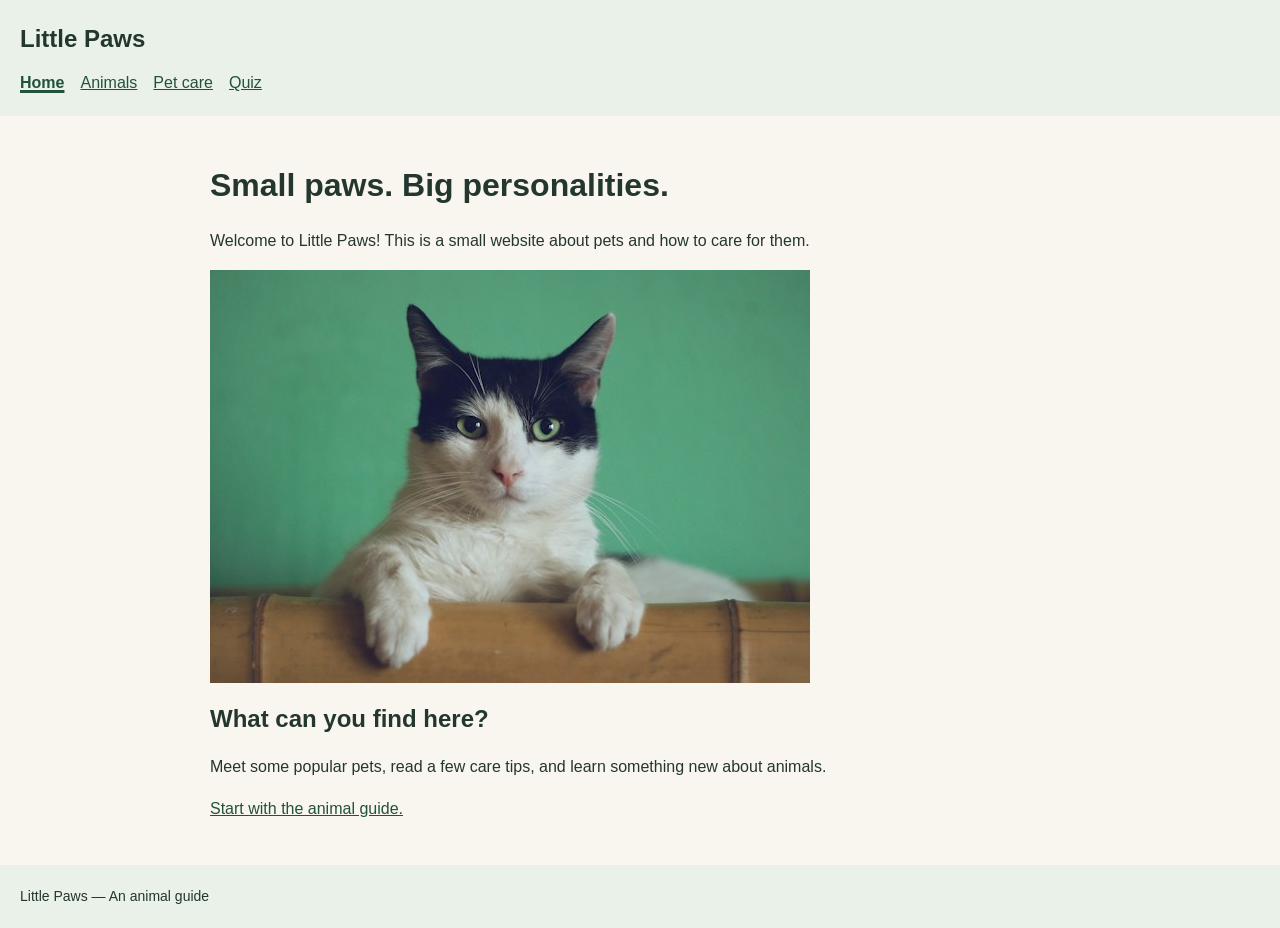
==== index.html @ 86281d3d "Add basic pages and navigation" ====
<!DOCTYPE html>
<html lang="en">
<head>
  <meta charset="UTF-8">
  <meta name="viewport" content="width=device-width, initial-scale=1">
  <title>Home | Little Paws</title>
  <link rel="stylesheet" href="styles.css">
</head>
<body>
  <a class="skip-link" href="#main">Skip to content</a>
  <header>
    <p class="site-name">Little Paws</p>
    <nav aria-label="Main navigation">
      <a href="index.html" aria-current="page">Home</a>
      <a href="animals.html">Animals</a>
      <a href="care.html">Pet care</a>
      <a href="quiz.html">Quiz</a>
    </nav>
  </header>

  <main id="main">
    <h1>Small paws. Big personalities.</h1>
    <p>Welcome to Little Paws! This is a small website about pets and how to care for them.</p>
    <img src="cat.jpg" alt="A black and white cat looking over a wooden ledge" width="600" height="413">

    <h2>What can you find here?</h2>
    <p>Meet some popular pets, read a few care tips, and learn something new about animals.</p>
    <p><a href="animals.html">Start with the animal guide.</a></p>
  </main>

  <footer>
    <p>Little Paws — An animal guide</p>
  </footer>
</body>
</html>
---- styles.css ----
/* Basic page styles for the first version. */
* {
  box-sizing: border-box;
}

body {
  margin: 0;
  background-color: #f8f6ef;
  color: #23372e;
  font-family: Arial, sans-serif;
  line-height: 1.6;
}

header, footer {
  padding: 20px;
  background-color: #e9f1e9;
}

.site-name {
  margin: 0 0 12px;
  font-size: 24px;
  font-weight: bold;
}

/* Wrapping keeps the links usable on a narrow screen. */
nav {
  display: flex;
  flex-wrap: wrap;
  gap: 16px;
}

a {
  color: #245139;
}

nav a[aria-current="page"] {
  font-weight: bold;
  text-decoration-thickness: 3px;
}

main {
  max-width: 900px;
  margin: 0 auto;
  padding: 28px 20px;
}

h1, h2 {
  line-height: 1.3;
}

img {
  display: block;
  max-width: 100%;
  height: auto;
}

footer p {
  margin: 0;
  font-size: 14px;
}

/* Keyboard users can skip the navigation. */
.skip-link {
  position: absolute;
  top: -100px;
  left: 12px;
  padding: 8px;
  background-color: white;
}

.skip-link:focus {
  top: 8px;
}

a:focus-visible {
  outline: 3px solid #b56718;
  outline-offset: 4px;
}
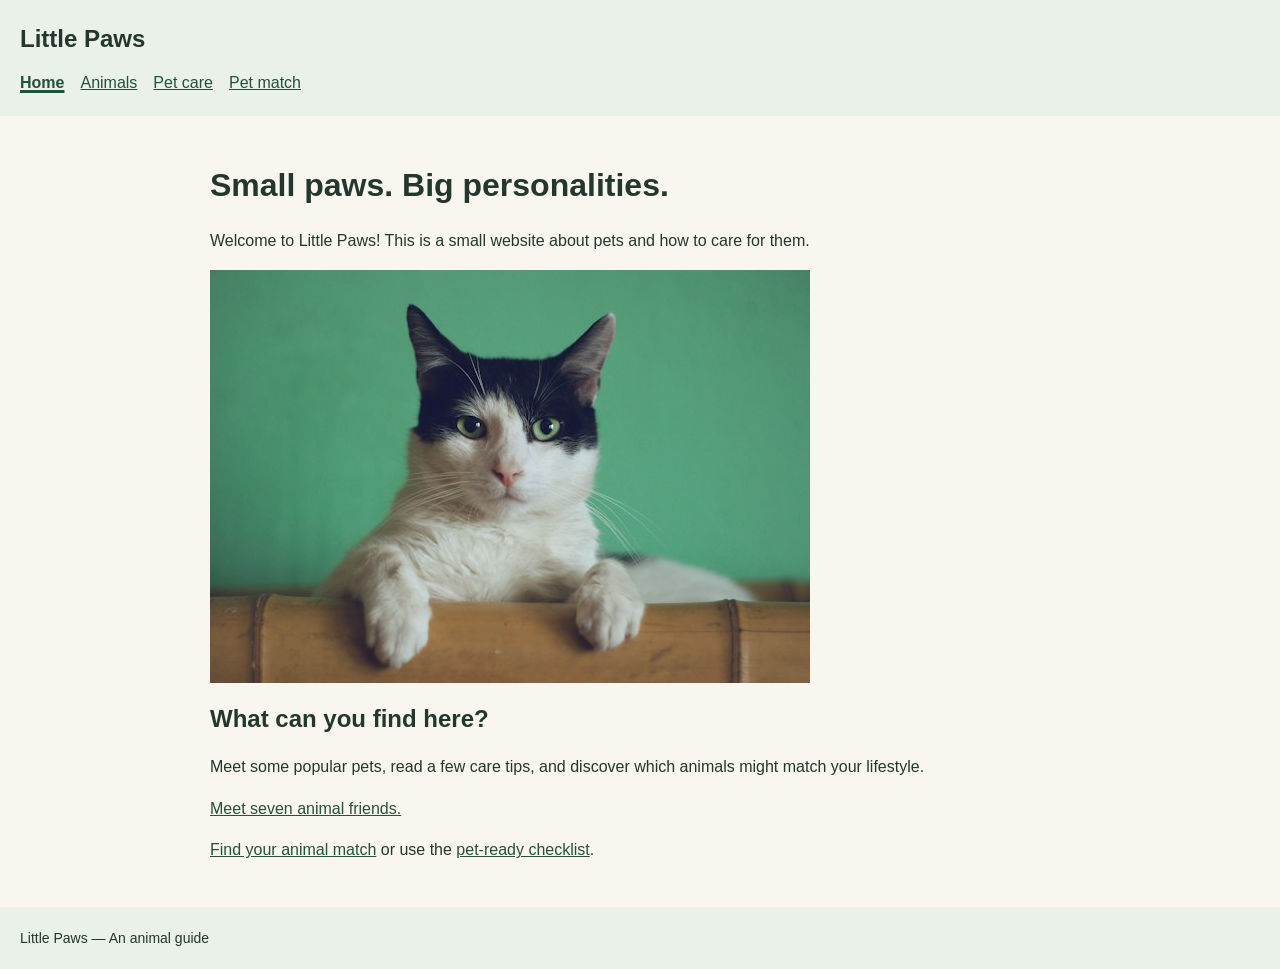
==== commit d460f659: "Complete pet matching profiles and care checklist" ====
--- a/index.html
+++ b/index.html
@@ -14,7 +14,7 @@
       <a href="index.html" aria-current="page">Home</a>
       <a href="animals.html">Animals</a>
       <a href="care.html">Pet care</a>
-      <a href="quiz.html">Quiz</a>
+      <a href="quiz.html">Pet match</a>
     </nav>
   </header>
 
@@ -24,8 +24,9 @@
     <img src="cat.jpg" alt="A black and white cat looking over a wooden ledge" width="600" height="413">
 
     <h2>What can you find here?</h2>
-    <p>Meet some popular pets, read a few care tips, and learn something new about animals.</p>
-    <p><a href="animals.html">Start with the animal guide.</a></p>
+    <p>Meet some popular pets, read a few care tips, and discover which animals might match your lifestyle.</p>
+    <p><a href="animals.html">Meet seven animal friends.</a></p>
+    <p><a href="quiz.html">Find your animal match</a> or use the <a href="care.html#care-checklist">pet-ready checklist</a>.</p>
   </main>
 
   <footer>
--- a/styles.css
+++ b/styles.css
@@ -76,3 +76,148 @@
   outline: 3px solid #b56718;
   outline-offset: 4px;
 }
+/* Styles for the quiz added in the second version. */
+.quiz-card {
+  max-width: 560px;
+  margin: 20px 0;
+  padding: 20px;
+  border: 1px solid #dfe6dc;
+  border-radius: 12px;
+  background-color: #ffffff;
+}
+
+.quiz-card fieldset {
+  margin: 0;
+  padding: 0;
+  border: 0;
+}
+
+.quiz-card legend {
+  margin-bottom: 12px;
+  font-size: 1.1rem;
+  font-weight: bold;
+}
+
+.quiz-option {
+  display: flex;
+  align-items: center;
+  gap: 10px;
+  margin: 10px 0;
+  padding: 10px;
+  border: 1px solid #dfe6dc;
+  border-radius: 8px;
+  cursor: pointer;
+}
+
+.quiz-option input {
+  accent-color: #31684d;
+}
+
+.quiz-button {
+  margin-top: 10px;
+  padding: 10px 16px;
+  border: 0;
+  border-radius: 7px;
+  background-color: #31684d;
+  color: #ffffff;
+  font: inherit;
+  font-weight: bold;
+  cursor: pointer;
+}
+
+.quiz-button:hover {
+  background-color: #245139;
+}
+
+.quiz-button:focus-visible,
+.quiz-option input:focus-visible {
+  outline: 3px solid #b56718;
+  outline-offset: 3px;
+}
+
+.quiz-result {
+  min-height: 1.6em;
+  margin: 14px 0 0;
+  font-weight: bold;
+}
+
+
+
+@media (max-width: 480px) {
+  .quiz-card {
+    padding: 16px;
+  }
+}
+
+/* Animal profiles: two columns on larger screens, one on phones. */
+.animal-grid {
+  display: grid;
+  grid-template-columns: repeat(2, minmax(0, 1fr));
+  gap: 20px;
+  margin: 24px 0;
+}
+
+.animal-card {
+  padding: 20px;
+  border: 1px solid #dfe6dc;
+  border-radius: 12px;
+  background-color: #ffffff;
+}
+
+.animal-icon {
+  font-size: 2rem;
+}
+
+.animal-card h2 {
+  margin: 8px 0 12px;
+}
+
+.animal-card ul {
+  padding-left: 20px;
+}
+
+.animal-card li {
+  margin-bottom: 8px;
+}
+
+.animal-next-steps {
+  margin-top: 28px;
+  padding: 20px;
+  border-radius: 12px;
+  background-color: #e9f1e9;
+}
+
+@media (max-width: 600px) {
+  .animal-grid {
+    grid-template-columns: 1fr;
+  }
+}
+
+/* Fourth stage: lifestyle matching and pet-care preparation. */
+[hidden] { display: none !important; }
+.match-form { max-width: 720px; }
+.match-form fieldset { min-width: 0; margin-bottom: 24px; }
+.match-form legend { max-width: 100%; }
+.quiz-option:has(input:checked) { background-color: #e9f1e9; border-color: #31684d; }
+.quiz-option input, .check-row input { flex-shrink: 0; width: 18px; height: 18px; }
+.button-row { display: flex; flex-wrap: wrap; align-items: center; gap: 12px; }
+.button-row .quiz-button { margin: 0; }
+.secondary-button {
+  padding: 10px 16px; border: 1px solid #31684d; border-radius: 7px;
+  color: #245139; background: white; font: inherit; cursor: pointer;
+}
+.secondary-button:hover { background: #e9f1e9; }
+button:focus-visible, input:focus-visible, #result-title:focus-visible {
+  outline: 3px solid #b56718; outline-offset: 3px;
+}
+.info-note, .checklist-card {
+  padding: 20px; border: 1px solid #dfe6dc; border-radius: 12px; background: white;
+}
+.match-result { margin: 28px 0; }
+.match-result .animal-grid { grid-template-columns: 1fr; }
+.match-result .animal-card p { overflow-wrap: anywhere; }
+.check-row { display: flex; align-items: flex-start; gap: 12px; padding: 14px 0; border-bottom: 1px solid #dfe6dc; cursor: pointer; }
+.check-row input { margin-top: 4px; accent-color: #31684d; }
+#care-progress { display: block; width: 100%; margin-top: 8px; accent-color: #31684d; }
+#care-items { margin-bottom: 20px; }
+.small-note { color: #45564c; font-size: 0.9rem; }
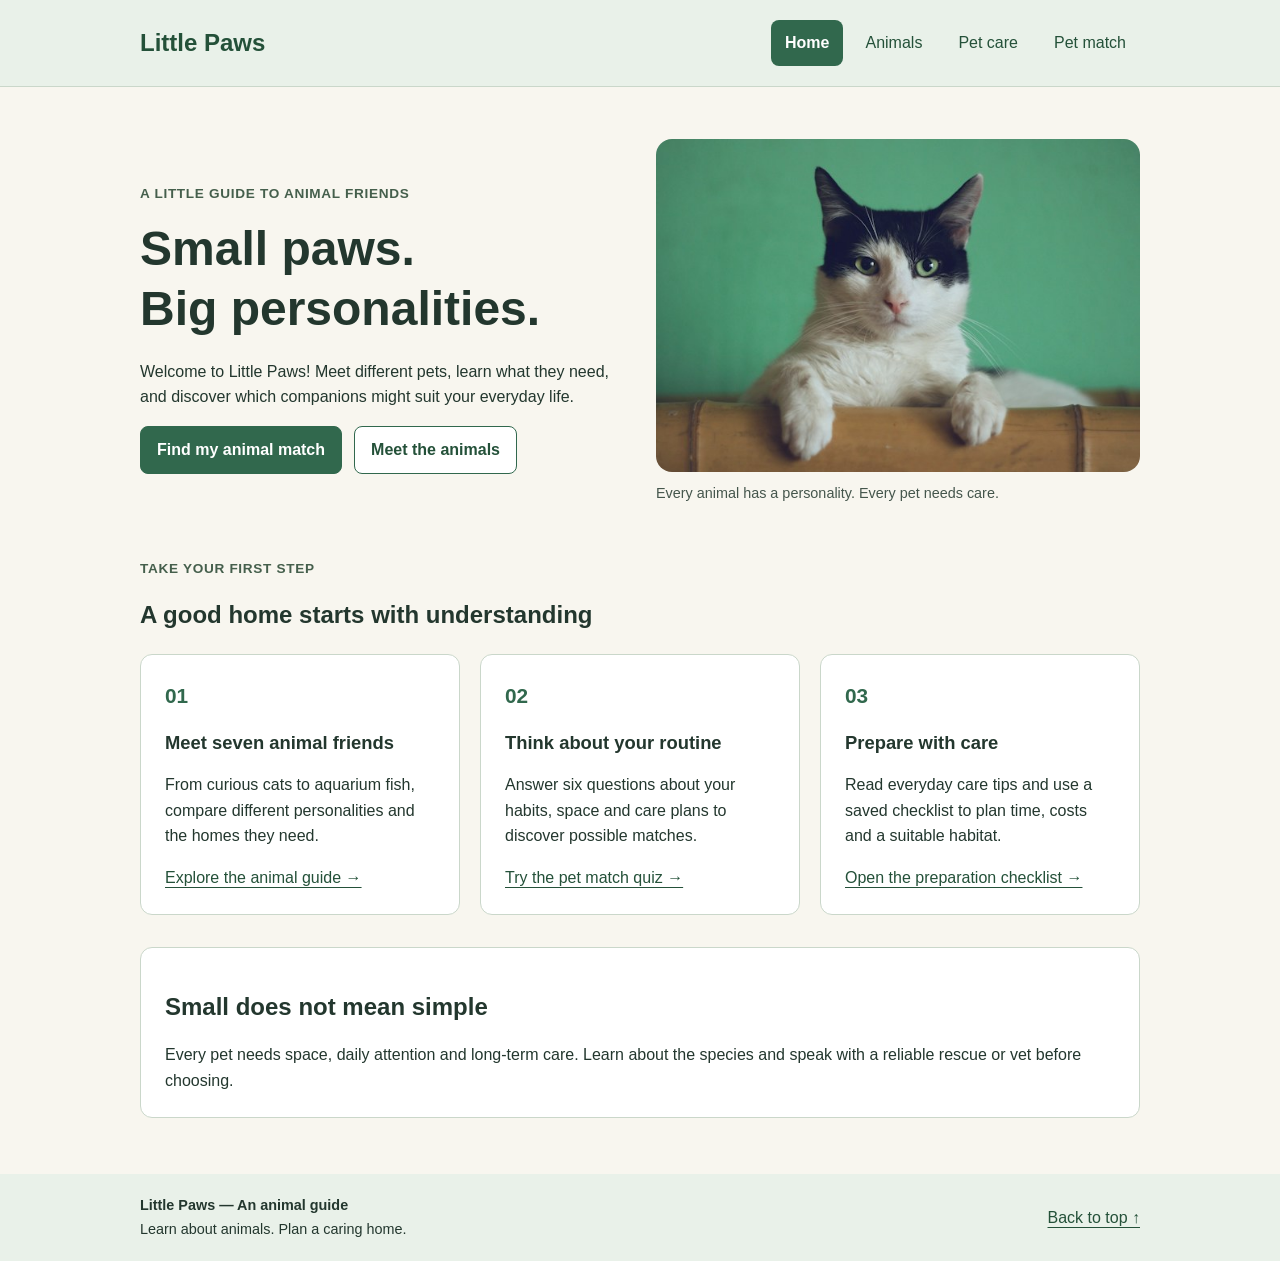
==== commit 86654370: "Polish page layouts and improve mobile accessibility" ====
--- a/index.html
+++ b/index.html
@@ -4,33 +4,79 @@
   <meta charset="UTF-8">
   <meta name="viewport" content="width=device-width, initial-scale=1">
   <title>Home | Little Paws</title>
+  <meta name="description" content="Meet seven animal companions, explore simple pet-care advice and find an animal that might suit your lifestyle.">
   <link rel="stylesheet" href="styles.css">
 </head>
 <body>
   <a class="skip-link" href="#main">Skip to content</a>
-  <header>
-    <p class="site-name">Little Paws</p>
-    <nav aria-label="Main navigation">
-      <a href="index.html" aria-current="page">Home</a>
-      <a href="animals.html">Animals</a>
-      <a href="care.html">Pet care</a>
-      <a href="quiz.html">Pet match</a>
-    </nav>
+  <header id="top" tabindex="-1">
+    <div class="header-inner">
+      <p class="site-name"><a href="index.html">Little Paws</a></p>
+      <nav aria-label="Main navigation">
+        <a href="index.html" aria-current="page">Home</a>
+        <a href="animals.html">Animals</a>
+        <a href="care.html">Pet care</a>
+        <a href="quiz.html">Pet match</a>
+      </nav>
+    </div>
   </header>
 
-  <main id="main">
-    <h1>Small paws. Big personalities.</h1>
-    <p>Welcome to Little Paws! This is a small website about pets and how to care for them.</p>
-    <img src="cat.jpg" alt="A black and white cat looking over a wooden ledge" width="600" height="413">
+  <main id="main" tabindex="-1">
+    <!-- The hero has two columns on a computer and one on a phone. -->
+    <section class="hero" aria-labelledby="welcome-title">
+      <div>
+        <p class="eyebrow">A little guide to animal friends</p>
+        <h1 id="welcome-title">Small paws.<br>Big personalities.</h1>
+        <p>Welcome to Little Paws! Meet different pets, learn what they need, and discover which companions might suit your everyday life.</p>
+        <div class="button-row">
+          <a class="primary-link" href="quiz.html">Find my animal match</a>
+          <a class="secondary-button" href="animals.html">Meet the animals</a>
+        </div>
+      </div>
+      <figure class="hero-photo">
+        <img src="cat.jpg" alt="A black and white cat looking over a wooden ledge" width="600" height="413" fetchpriority="high">
+        <figcaption>Every animal has a personality. Every pet needs care.</figcaption>
+      </figure>
+    </section>
 
-    <h2>What can you find here?</h2>
-    <p>Meet some popular pets, read a few care tips, and discover which animals might match your lifestyle.</p>
-    <p><a href="animals.html">Meet seven animal friends.</a></p>
-    <p><a href="quiz.html">Find your animal match</a> or use the <a href="care.html#care-checklist">pet-ready checklist</a>.</p>
+    <section class="home-explore" aria-labelledby="explore-title">
+      <p class="eyebrow">Take your first step</p>
+      <h2 id="explore-title">A good home starts with understanding</h2>
+      <div class="feature-grid">
+        <article class="animal-card">
+          <span class="step-number" aria-hidden="true">01</span>
+          <h3>Meet seven animal friends</h3>
+          <p>From curious cats to aquarium fish, compare different personalities and the homes they need.</p>
+          <a href="animals.html">Explore the animal guide &rarr;</a>
+        </article>
+        <article class="animal-card">
+          <span class="step-number" aria-hidden="true">02</span>
+          <h3>Think about your routine</h3>
+          <p>Answer six questions about your habits, space and care plans to discover possible matches.</p>
+          <a href="quiz.html">Try the pet match quiz &rarr;</a>
+        </article>
+        <article class="animal-card">
+          <span class="step-number" aria-hidden="true">03</span>
+          <h3>Prepare with care</h3>
+          <p>Read everyday care tips and use a saved checklist to plan time, costs and a suitable habitat.</p>
+          <a href="care.html#care-checklist">Open the preparation checklist &rarr;</a>
+        </article>
+      </div>
+    </section>
+    <aside class="info-note" aria-labelledby="home-reminder">
+      <h2 id="home-reminder">Small does not mean simple</h2>
+      <p>Every pet needs space, daily attention and long-term care. Learn about the species and speak with a reliable rescue or vet before choosing.</p>
+    </aside>
   </main>
 
   <footer>
-    <p>Little Paws — An animal guide</p>
+    <div class="footer-inner">
+      <div>
+        <p class="footer-title">Little Paws — An animal guide</p>
+        <p>Learn about animals. Plan a caring home.</p>
+      </div>
+      <a href="#top">Back to top &uarr;</a>
+    </div>
   </footer>
 </body>
 </html>
--- a/styles.css
+++ b/styles.css
@@ -1,51 +1,47 @@
-/* Basic page styles for the first version. */
+/* Shared colours and page layout. No external fonts or libraries are needed. */
 * {
   box-sizing: border-box;
 }
 
 body {
   margin: 0;
-  background-color: #f8f6ef;
+  min-height: 100vh;
+  display: flex;
+  flex-direction: column;
+  background: #f8f6ef;
   color: #23372e;
   font-family: Arial, sans-serif;
   line-height: 1.6;
 }
 
-header, footer {
-  padding: 20px;
-  background-color: #e9f1e9;
-}
-
-.site-name {
-  margin: 0 0 12px;
-  font-size: 24px;
-  font-weight: bold;
-}
-
-/* Wrapping keeps the links usable on a narrow screen. */
-nav {
-  display: flex;
-  flex-wrap: wrap;
-  gap: 16px;
+[hidden] {
+  display: none !important;
 }
 
 a {
   color: #245139;
-}
-
-nav a[aria-current="page"] {
-  font-weight: bold;
-  text-decoration-thickness: 3px;
-}
-
-main {
-  max-width: 900px;
-  margin: 0 auto;
-  padding: 28px 20px;
-}
-
-h1, h2 {
-  line-height: 1.3;
+  text-underline-offset: 4px;
+}
+
+a:hover {
+  text-decoration-thickness: 2px;
+}
+
+h1, h2, h3 {
+  line-height: 1.25;
+}
+
+h1 {
+  margin: 0 0 20px;
+  font-size: 2.5rem;
+}
+
+h2 {
+  font-size: 1.5rem;
+}
+
+h3 {
+  font-size: 1.15rem;
 }
 
 img {
@@ -54,102 +50,169 @@
   height: auto;
 }
 
+header, footer {
+  background: #e9f1e9;
+}
+
+header {
+  border-bottom: 1px solid #cad7ca;
+}
+
+.header-inner, .footer-inner {
+  max-width: 1040px;
+  margin: 0 auto;
+  padding: 20px;
+  display: flex;
+  justify-content: space-between;
+  align-items: center;
+  flex-wrap: wrap;
+  gap: 16px;
+}
+
+.site-name {
+  margin: 0;
+  font-size: 24px;
+  font-weight: bold;
+}
+
+.site-name a {
+  text-decoration: none;
+}
+
+nav {
+  display: flex;
+  flex-wrap: wrap;
+  gap: 8px;
+}
+
+header nav a {
+  padding: 10px 14px;
+  border-radius: 8px;
+  text-decoration: none;
+}
+
+header nav a:hover {
+  background: #dbe7da;
+}
+
+header nav a[aria-current="page"] {
+  color: white;
+  background: #31684d;
+  font-weight: bold;
+}
+
+main {
+  width: 100%;
+  max-width: 1040px;
+  flex: 1;
+  margin: 0 auto;
+  padding: 40px 20px 56px;
+}
+
+.page-intro {
+  max-width: 760px;
+  margin-bottom: 24px;
+}
+
+.page-intro p {
+  font-size: 1.1rem;
+}
+
 footer p {
   margin: 0;
-  font-size: 14px;
-}
-
-/* Keyboard users can skip the navigation. */
+  font-size: 0.9rem;
+}
+
+.footer-title {
+  font-weight: bold;
+}
+
+.footer-inner > a {
+  padding: 10px 0;
+}
+
+/* Keep visible outlines for people who navigate with the keyboard. */
+:focus-visible {
+  outline: 3px solid #9c4c0b;
+  outline-offset: 4px;
+}
+
 .skip-link {
   position: absolute;
   top: -100px;
   left: 12px;
-  padding: 8px;
-  background-color: white;
+  z-index: 1;
+  padding: 12px;
+  color: #23372e;
+  background: white;
 }
 
 .skip-link:focus {
   top: 8px;
 }
 
-a:focus-visible {
-  outline: 3px solid #b56718;
-  outline-offset: 4px;
-}
-/* Styles for the quiz added in the second version. */
-.quiz-card {
-  max-width: 560px;
-  margin: 20px 0;
-  padding: 20px;
-  border: 1px solid #dfe6dc;
-  border-radius: 12px;
-  background-color: #ffffff;
-}
-
-.quiz-card fieldset {
+[id] {
+  scroll-margin-top: 20px;
+}
+
+/* Homepage: a simple introduction and three next steps. */
+.hero {
+  display: grid;
+  grid-template-columns: 1fr 1fr;
+  align-items: center;
+  gap: 32px;
+  padding: 12px 0 40px;
+}
+
+.hero h1 {
+  font-size: 3rem;
+}
+
+.eyebrow {
+  color: #455f4c;
+  font-size: 0.85rem;
+  font-weight: bold;
+  letter-spacing: 0.05em;
+  text-transform: uppercase;
+}
+
+.hero-photo {
+  min-width: 0;
   margin: 0;
-  padding: 0;
-  border: 0;
-}
-
-.quiz-card legend {
-  margin-bottom: 12px;
-  font-size: 1.1rem;
-  font-weight: bold;
-}
-
-.quiz-option {
-  display: flex;
-  align-items: center;
-  gap: 10px;
-  margin: 10px 0;
-  padding: 10px;
-  border: 1px solid #dfe6dc;
-  border-radius: 8px;
-  cursor: pointer;
-}
-
-.quiz-option input {
-  accent-color: #31684d;
-}
-
-.quiz-button {
+}
+
+.hero-photo img {
+  width: 100%;
+  border-radius: 16px;
+}
+
+figcaption, .small-note {
+  color: #45564c;
+  font-size: 0.9rem;
+}
+
+figcaption {
   margin-top: 10px;
-  padding: 10px 16px;
-  border: 0;
-  border-radius: 7px;
-  background-color: #31684d;
-  color: #ffffff;
-  font: inherit;
-  font-weight: bold;
-  cursor: pointer;
-}
-
-.quiz-button:hover {
-  background-color: #245139;
-}
-
-.quiz-button:focus-visible,
-.quiz-option input:focus-visible {
-  outline: 3px solid #b56718;
-  outline-offset: 3px;
-}
-
-.quiz-result {
-  min-height: 1.6em;
-  margin: 14px 0 0;
-  font-weight: bold;
-}
-
-
-
-@media (max-width: 480px) {
-  .quiz-card {
-    padding: 16px;
-  }
-}
-
-/* Animal profiles: two columns on larger screens, one on phones. */
+}
+
+.home-explore {
+  margin: 12px 0 32px;
+}
+
+.feature-grid {
+  display: grid;
+  grid-template-columns: repeat(3, minmax(0, 1fr));
+  gap: 20px;
+  margin-top: 24px;
+}
+
+.step-number {
+  color: #31684d;
+  font-size: 1.3rem;
+  font-weight: bold;
+}
+
+/* Animal cards and in-page links. */
 .animal-grid {
   display: grid;
   grid-template-columns: repeat(2, minmax(0, 1fr));
@@ -157,11 +220,16 @@
   margin: 24px 0;
 }
 
-.animal-card {
-  padding: 20px;
-  border: 1px solid #dfe6dc;
+.animal-card, .quiz-card, .checklist-card, .info-note {
+  min-width: 0;
+  padding: 24px;
+  border: 1px solid #cad7ca;
   border-radius: 12px;
-  background-color: #ffffff;
+  background: white;
+}
+
+.animal-card p:last-child, .info-note p:last-child {
+  margin-bottom: 0;
 }
 
 .animal-icon {
@@ -180,44 +248,216 @@
   margin-bottom: 8px;
 }
 
+.animal-links a {
+  padding: 9px 14px;
+  border: 1px solid #809780;
+  border-radius: 24px;
+  background: white;
+}
+
+.animal-links a:hover {
+  background: #e9f1e9;
+}
+
+.animal-card:target {
+  border-color: #31684d;
+  outline: 2px solid #31684d;
+  outline-offset: 3px;
+}
+
 .animal-next-steps {
   margin-top: 28px;
-  padding: 20px;
+  padding: 24px;
   border-radius: 12px;
-  background-color: #e9f1e9;
+  background: #e9f1e9;
+}
+
+/* Shared buttons are large enough to tap on a phone. */
+.button-row {
+  display: flex;
+  flex-wrap: wrap;
+  align-items: center;
+  gap: 12px;
+}
+
+.quiz-button, .primary-link, .secondary-button {
+  display: inline-block;
+  min-height: 44px;
+  padding: 10px 16px;
+  border: 1px solid #31684d;
+  border-radius: 8px;
+  font: inherit;
+  font-weight: bold;
+  text-align: center;
+  text-decoration: none;
+  cursor: pointer;
+}
+
+.quiz-button, .primary-link {
+  background: #31684d;
+  color: white;
+}
+
+.quiz-button:hover, .primary-link:hover {
+  background: #245139;
+}
+
+.secondary-button {
+  background: white;
+  color: #245139;
+}
+
+.secondary-button:hover {
+  background: #e9f1e9;
+}
+
+/* Quiz choices and result cards. */
+.quiz-card {
+  max-width: 760px;
+  margin: 20px 0;
+}
+
+.quiz-card fieldset {
+  min-width: 0;
+  margin: 0 0 28px;
+  padding: 0;
+  border: 0;
+}
+
+.quiz-card legend {
+  max-width: 100%;
+  margin-bottom: 12px;
+  font-size: 1.1rem;
+  font-weight: bold;
+}
+
+.quiz-option {
+  display: flex;
+  align-items: flex-start;
+  gap: 12px;
+  margin: 10px 0;
+  padding: 12px;
+  border: 1px solid #809780;
+  border-radius: 8px;
+  cursor: pointer;
+}
+
+.quiz-option:hover, .quiz-option:has(input:checked) {
+  background: #e9f1e9;
+}
+
+.quiz-option:has(input:checked) {
+  border-color: #31684d;
+}
+
+.quiz-option input, .check-row input {
+  flex-shrink: 0;
+  width: 18px;
+  height: 18px;
+  margin: 4px 0 0;
+  accent-color: #31684d;
+}
+
+#quiz-progress {
+  font-weight: bold;
+}
+
+#quiz-message:not(:empty) {
+  margin-bottom: 0;
+  padding: 12px;
+  border-left: 4px solid #9c4c0b;
+  background: #fff4e7;
+}
+
+.match-result {
+  margin: 32px 0;
+}
+
+.match-result .animal-grid {
+  grid-template-columns: 1fr;
+}
+
+.match-result .animal-card p {
+  overflow-wrap: anywhere;
+}
+
+/* Preparation checklist: saved by care.js in this browser. */
+.check-row {
+  display: flex;
+  align-items: flex-start;
+  gap: 12px;
+  padding: 14px 8px;
+  border-bottom: 1px solid #cad7ca;
+  cursor: pointer;
+}
+
+.check-row:has(input:checked) {
+  background: #e9f1e9;
+}
+
+#care-progress {
+  display: block;
+  width: 100%;
+  height: 16px;
+  margin-top: 8px;
+  accent-color: #31684d;
+}
+
+#care-items {
+  margin-bottom: 20px;
+}
+
+/* Stack the layouts on tablets and phones; no separate mobile menu needed. */
+@media (max-width: 760px) {
+  .hero, .feature-grid {
+    grid-template-columns: 1fr;
+  }
+
+  .hero {
+    gap: 24px;
+  }
+
+  .hero h1 {
+    font-size: 2.5rem;
+  }
+
+  .header-inner {
+    align-items: flex-start;
+    flex-direction: column;
+  }
 }
 
 @media (max-width: 600px) {
+  main {
+    padding: 28px 16px 40px;
+  }
+
+  .header-inner, .footer-inner {
+    padding: 16px;
+  }
+
+  header nav {
+    width: 100%;
+    gap: 4px;
+  }
+
+  header nav a {
+    padding: 10px;
+  }
+
+  h1 {
+    font-size: 2rem;
+  }
+
   .animal-grid {
     grid-template-columns: 1fr;
   }
-}
-
-/* Fourth stage: lifestyle matching and pet-care preparation. */
-[hidden] { display: none !important; }
-.match-form { max-width: 720px; }
-.match-form fieldset { min-width: 0; margin-bottom: 24px; }
-.match-form legend { max-width: 100%; }
-.quiz-option:has(input:checked) { background-color: #e9f1e9; border-color: #31684d; }
-.quiz-option input, .check-row input { flex-shrink: 0; width: 18px; height: 18px; }
-.button-row { display: flex; flex-wrap: wrap; align-items: center; gap: 12px; }
-.button-row .quiz-button { margin: 0; }
-.secondary-button {
-  padding: 10px 16px; border: 1px solid #31684d; border-radius: 7px;
-  color: #245139; background: white; font: inherit; cursor: pointer;
-}
-.secondary-button:hover { background: #e9f1e9; }
-button:focus-visible, input:focus-visible, #result-title:focus-visible {
-  outline: 3px solid #b56718; outline-offset: 3px;
-}
-.info-note, .checklist-card {
-  padding: 20px; border: 1px solid #dfe6dc; border-radius: 12px; background: white;
-}
-.match-result { margin: 28px 0; }
-.match-result .animal-grid { grid-template-columns: 1fr; }
-.match-result .animal-card p { overflow-wrap: anywhere; }
-.check-row { display: flex; align-items: flex-start; gap: 12px; padding: 14px 0; border-bottom: 1px solid #dfe6dc; cursor: pointer; }
-.check-row input { margin-top: 4px; accent-color: #31684d; }
-#care-progress { display: block; width: 100%; margin-top: 8px; accent-color: #31684d; }
-#care-items { margin-bottom: 20px; }
-.small-note { color: #45564c; font-size: 0.9rem; }
+
+  .animal-card, .quiz-card, .checklist-card, .info-note, .animal-next-steps {
+    padding: 18px;
+  }
+
+  .hero .button-row > a {
+    width: 100%;
+  }
+}
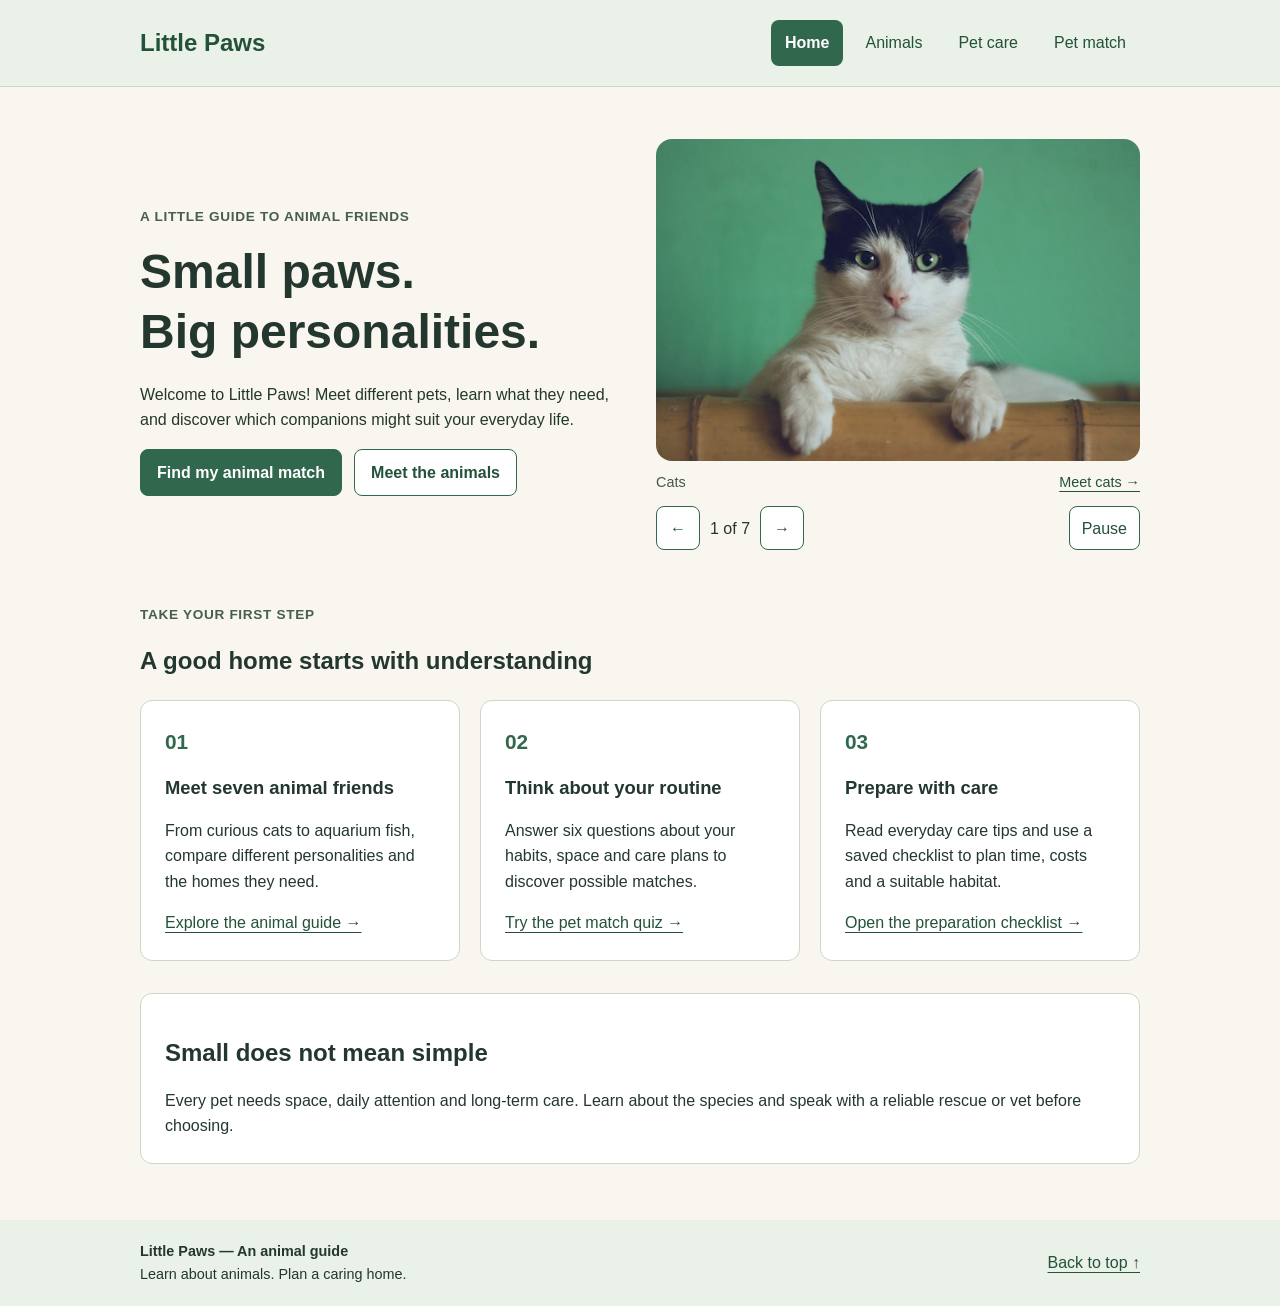
==== commit b4def474: "Add pet detail pages and automatic photo carousel" ====
--- a/index.html
+++ b/index.html
@@ -6,6 +6,7 @@
   <title>Home | Little Paws</title>
   <meta name="description" content="Meet seven animal companions, explore simple pet-care advice and find an animal that might suit your lifestyle.">
   <link rel="stylesheet" href="styles.css">
+  <script src="carousel.js" defer></script>
 </head>
 <body>
   <a class="skip-link" href="#main">Skip to content</a>
@@ -33,10 +34,44 @@
           <a class="secondary-button" href="animals.html">Meet the animals</a>
         </div>
       </div>
-      <figure class="hero-photo">
-        <img src="cat.jpg" alt="A black and white cat looking over a wooden ledge" width="600" height="413" fetchpriority="high">
-        <figcaption>Every animal has a personality. Every pet needs care.</figcaption>
-      </figure>
+      <div class="pet-carousel" aria-label="Pet photo slideshow">
+        <div class="carousel-photos">
+          <figure class="carousel-slide is-active" >
+            <img src="cat.jpg" alt="A black and white cat looking over a wooden ledge" width="640" height="430" fetchpriority="high">
+            <figcaption>Cats <a href="animal-cat.html">Meet cats &rarr;</a></figcaption>
+          </figure>
+          <figure class="carousel-slide" hidden>
+            <img src="images/dog.jpg" alt="A small white puppy sitting outside" width="640" height="430" loading="lazy">
+            <figcaption>Dogs <a href="animal-dog.html">Meet dogs &rarr;</a></figcaption>
+          </figure>
+          <figure class="carousel-slide" hidden>
+            <img src="images/rabbit.jpg" alt="A white rabbit sitting outdoors" width="640" height="430" loading="lazy">
+            <figcaption>Rabbits <a href="animal-rabbit.html">Meet rabbits &rarr;</a></figcaption>
+          </figure>
+          <figure class="carousel-slide" hidden>
+            <img src="images/hamster.jpg" alt="A white hamster beside its enclosure" width="640" height="430" loading="lazy">
+            <figcaption>Hamsters <a href="animal-hamster.html">Meet hamsters &rarr;</a></figcaption>
+          </figure>
+          <figure class="carousel-slide" hidden>
+            <img src="images/guinea-pig.jpg" alt="Two guinea pigs sitting together" width="445" height="445" loading="lazy">
+            <figcaption>Guinea pigs <a href="animal-guinea-pig.html">Meet guinea pigs &rarr;</a></figcaption>
+          </figure>
+          <figure class="carousel-slide" hidden>
+            <img src="images/budgie.jpg" alt="A green and yellow budgie" width="640" height="430" loading="lazy">
+            <figcaption>Budgies <a href="animal-budgie.html">Meet budgies &rarr;</a></figcaption>
+          </figure>
+          <figure class="carousel-slide" hidden>
+            <img src="images/fish.jpg" alt="A striped angelfish swimming among aquarium plants" width="600" height="490" loading="lazy">
+            <figcaption>Aquarium fish <a href="animal-fish.html">Meet aquarium fish &rarr;</a></figcaption>
+          </figure>
+        </div>
+        <div class="carousel-controls">
+          <button type="button" id="carousel-prev" aria-label="Previous photo">&larr;</button>
+          <span id="carousel-count" aria-live="off">1 of 7</span>
+          <button type="button" id="carousel-next" aria-label="Next photo">&rarr;</button>
+          <button type="button" id="carousel-toggle" aria-pressed="false">Pause</button>
+        </div>
+      </div>
     </section>
 
     <section class="home-explore" aria-labelledby="explore-title">
--- a/styles.css
+++ b/styles.css
@@ -461,3 +461,48 @@
     width: 100%;
   }
 }
+
+/* Pet photo carousel: one visible slide at a time. */
+.pet-carousel { min-width: 0; }
+.carousel-slide { margin: 0; }
+.carousel-slide img { width: 100%; aspect-ratio: 3 / 2; object-fit: cover; border-radius: 16px; }
+.carousel-slide figcaption { display: flex; justify-content: space-between; gap: 12px; flex-wrap: wrap; }
+.carousel-controls { display: flex; align-items: center; gap: 10px; margin-top: 12px; }
+.carousel-controls button {
+  min-width: 44px; min-height: 44px; padding: 8px 12px;
+  border: 1px solid #31684d; border-radius: 8px; background: white;
+  color: #245139; font: inherit; cursor: pointer;
+}
+.carousel-controls button:hover { background: #e9f1e9; }
+.carousel-controls #carousel-toggle { margin-left: auto; }
+
+/* The overview shows short links. The full care text lives on each detail page. */
+.pet-tile-grid { display: grid; grid-template-columns: repeat(3, minmax(0, 1fr)); gap: 20px; margin: 24px 0; }
+.pet-tile { min-width: 0; background: white; border: 1px solid #cad7ca; border-radius: 12px; overflow: hidden; }
+.pet-tile-link { display: block; height: 100%; color: inherit; text-decoration: none; }
+.pet-tile-link:hover { background: #f2f7f1; }
+.pet-tile-link:hover .pet-tile-more { text-decoration: underline; }
+.pet-tile:target { outline: 3px solid #31684d; outline-offset: 3px; }
+.pet-tile-image { display: block; width: 100%; height: 190px; object-fit: cover; }
+.pet-tile-body { display: grid; gap: 10px; padding: 18px; }
+.pet-tile-title { font-size: 1.25rem; font-weight: bold; }
+.pet-tile-more { color: #245139; font-weight: bold; }
+
+.breadcrumb { margin-bottom: 24px; }
+.pet-detail { display: grid; grid-template-columns: 1fr 1fr; align-items: center; gap: 28px; }
+.pet-detail-lead { font-size: 1.2rem; }
+.pet-detail-image { width: 100%; max-height: 380px; object-fit: cover; border-radius: 16px; }
+.pet-care-detail { grid-column: 1 / -1; padding: 24px; border: 1px solid #cad7ca; border-radius: 12px; background: white; }
+.pet-care-detail h2 { margin-top: 0; }
+.detail-next { display: flex; flex-wrap: wrap; gap: 12px; margin-top: 24px; }
+@media (max-width: 760px) {
+  .pet-tile-grid { grid-template-columns: repeat(2, minmax(0, 1fr)); }
+  .pet-detail { grid-template-columns: 1fr; }
+  .pet-care-detail { grid-column: auto; }
+}
+@media (max-width: 600px) {
+  .pet-tile-grid { grid-template-columns: 1fr; }
+  .pet-tile-image { height: 210px; }
+  .carousel-slide figcaption { display: block; }
+  .carousel-slide figcaption a { display: block; }
+}
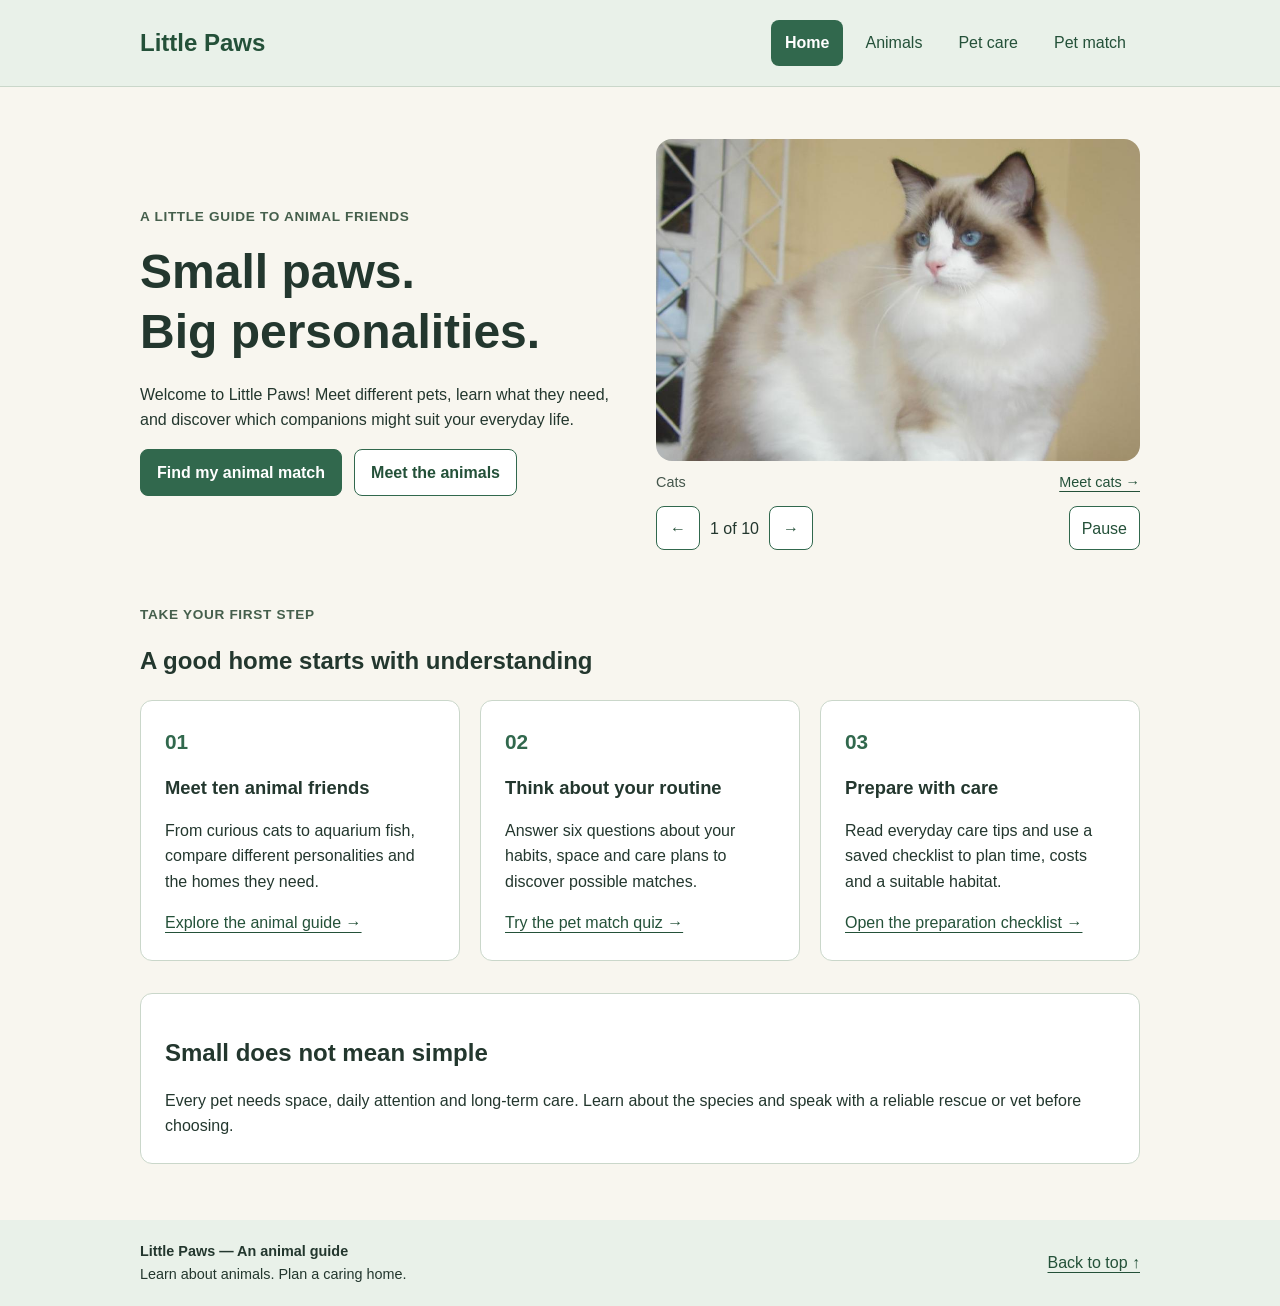
==== commit 0fbc8fca: "Expand animal guides and quiz to ten pets with updated photos" ====
--- a/index.html
+++ b/index.html
@@ -4,7 +4,7 @@
   <meta charset="UTF-8">
   <meta name="viewport" content="width=device-width, initial-scale=1">
   <title>Home | Little Paws</title>
-  <meta name="description" content="Meet seven animal companions, explore simple pet-care advice and find an animal that might suit your lifestyle.">
+  <meta name="description" content="Meet ten animal companions, explore simple pet-care advice and find an animal that might suit your lifestyle.">
   <link rel="stylesheet" href="styles.css">
   <script src="carousel.js" defer></script>
 </head>
@@ -37,7 +37,7 @@
       <div class="pet-carousel" aria-label="Pet photo slideshow">
         <div class="carousel-photos">
           <figure class="carousel-slide is-active" >
-            <img src="cat.jpg" alt="A black and white cat looking over a wooden ledge" width="640" height="430" fetchpriority="high">
+            <img src="images/cat-ragdoll.jpg" style="object-position: center top" alt="A fluffy blue-eyed Ragdoll cat with a white coat and pink nose" width="640" height="430" fetchpriority="high">
             <figcaption>Cats <a href="animal-cat.html">Meet cats &rarr;</a></figcaption>
           </figure>
           <figure class="carousel-slide" hidden>
@@ -64,10 +64,22 @@
             <img src="images/fish.jpg" alt="A striped angelfish swimming among aquarium plants" width="600" height="490" loading="lazy">
             <figcaption>Aquarium fish <a href="animal-fish.html">Meet aquarium fish &rarr;</a></figcaption>
           </figure>
+          <figure class="carousel-slide" hidden>
+            <img src="images/snake.jpg" alt="An orange corn snake curled into a relaxed coil" loading="lazy">
+            <figcaption>Snakes <a href="animal-snake.html">Meet snakes &rarr;</a></figcaption>
+          </figure>
+          <figure class="carousel-slide" hidden>
+            <img src="images/hedgehog.jpg" alt="An African pygmy hedgehog with a pale face and tiny dark nose" loading="lazy">
+            <figcaption>Hedgehogs <a href="animal-hedgehog.html">Meet hedgehogs &rarr;</a></figcaption>
+          </figure>
+          <figure class="carousel-slide" hidden>
+            <img src="images/turtle.jpg" alt="A common musk turtle with yellow face stripes looking out beside green plants" loading="lazy">
+            <figcaption>Turtles <a href="animal-turtle.html">Meet turtles &rarr;</a></figcaption>
+          </figure>
         </div>
         <div class="carousel-controls">
           <button type="button" id="carousel-prev" aria-label="Previous photo">&larr;</button>
-          <span id="carousel-count" aria-live="off">1 of 7</span>
+          <span id="carousel-count" aria-live="off">1 of 10</span>
           <button type="button" id="carousel-next" aria-label="Next photo">&rarr;</button>
           <button type="button" id="carousel-toggle" aria-pressed="false">Pause</button>
         </div>
@@ -80,7 +92,7 @@
       <div class="feature-grid">
         <article class="animal-card">
           <span class="step-number" aria-hidden="true">01</span>
-          <h3>Meet seven animal friends</h3>
+          <h3>Meet ten animal friends</h3>
           <p>From curious cats to aquarium fish, compare different personalities and the homes they need.</p>
           <a href="animals.html">Explore the animal guide &rarr;</a>
         </article>
--- a/styles.css
+++ b/styles.css
@@ -506,3 +506,58 @@
   .carousel-slide figcaption { display: block; }
   .carousel-slide figcaption a { display: block; }
 }
+
+/* Expanded animal guides: short jump links and readable care sections. */
+.guide-jump {
+  display: flex;
+  flex-wrap: wrap;
+  gap: 10px;
+  margin: 28px 0;
+}
+.guide-jump a {
+  display: inline-block;
+  padding: 9px 14px;
+  border: 1px solid #809780;
+  border-radius: 24px;
+  background: white;
+  text-decoration: none;
+}
+.guide-jump a:hover { background: #e9f1e9; }
+.guide-sections {
+  display: grid;
+  grid-template-columns: repeat(2, minmax(0, 1fr));
+  gap: 20px;
+}
+.guide-panel {
+  min-width: 0;
+  padding: 24px;
+  border: 1px solid #cad7ca;
+  border-radius: 12px;
+  background: white;
+}
+.guide-panel:target {
+  border-color: #31684d;
+  outline: 2px solid #31684d;
+  outline-offset: 2px;
+}
+.guide-panel h2 { margin-top: 0; }
+.guide-panel h3 { margin-bottom: 8px; }
+.guide-panel ul { padding-left: 22px; }
+.guide-panel li { margin-bottom: 12px; }
+.guide-panel li:last-child { margin-bottom: 0; }
+.guide-note { color: #45564c; font-size: .92rem; }
+@media (max-width: 760px) {
+  .guide-sections { grid-template-columns: 1fr; }
+}
+@media (max-width: 600px) {
+  .guide-panel { padding: 18px; }
+}
+
+/* New friends: soft photo entrance; respect visitors who prefer less motion. */
+.pet-portrait { margin: 0; min-width: 0; }
+.photo-credit { font-size: .8rem; overflow-wrap: anywhere; }
+.pet-species { color: #455f4c; font-size: .9rem; }
+@media (prefers-reduced-motion: no-preference) {
+  .carousel-slide.is-active img { animation: photo-hello .65s ease-out; }
+  @keyframes photo-hello { from { opacity: .35; transform: translateY(5px); } to { opacity: 1; transform: translateY(0); } }
+}
